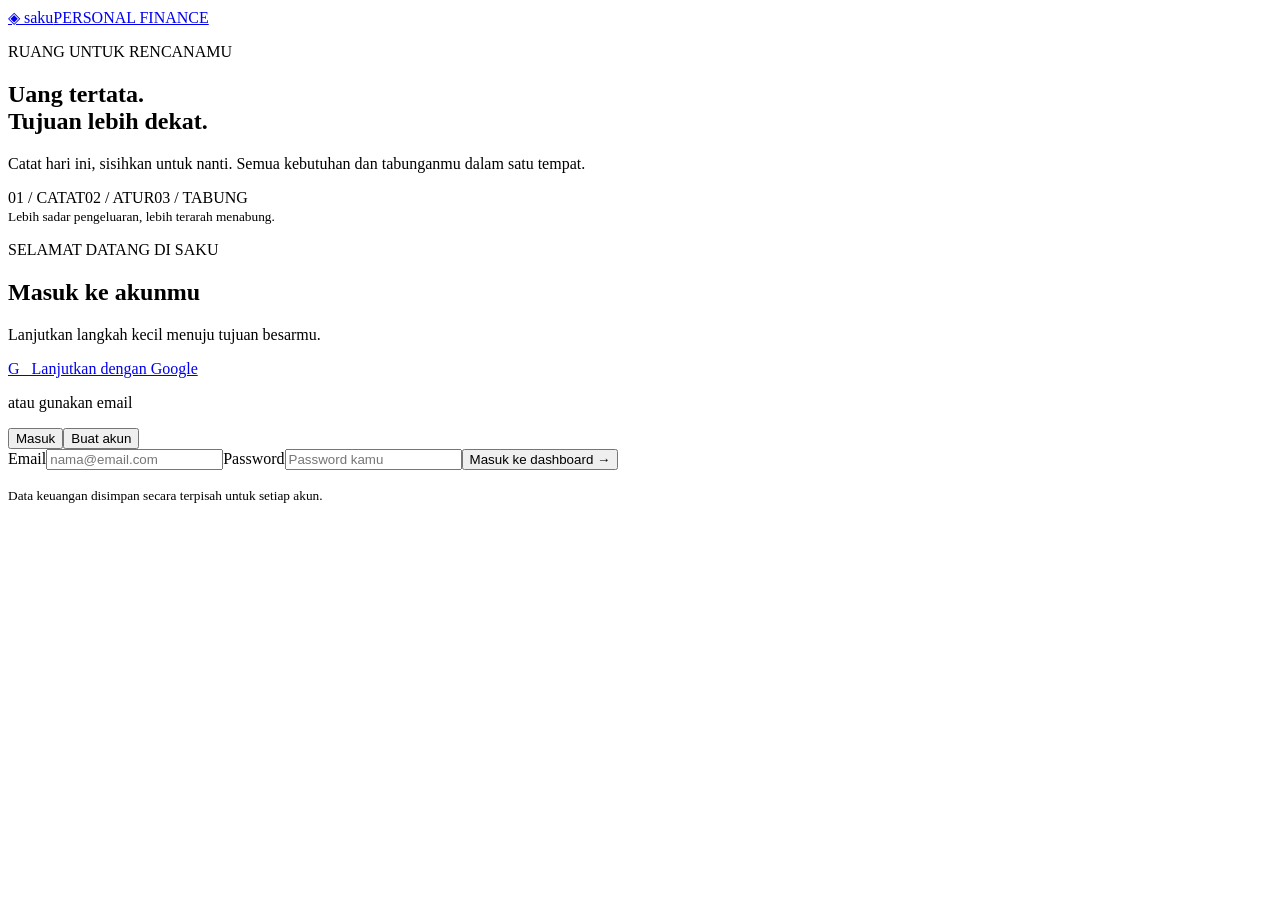
==== public/index.html @ 89bb0005 "update saku web" ====
<!doctype html><html lang="id"><head><meta charset="utf-8"><meta name="viewport" content="width=device-width,initial-scale=1"><title>Saku — Masuk</title><link rel="stylesheet" href="/assets/style.css"><script defer src="/assets/auth.js"></script></head><body class="login-page"><section class="login-story"><a class="brand" href="/">◈ saku<span>PERSONAL FINANCE</span></a><div><p class="eyebrow">RUANG UNTUK RENCANAMU</p><h1>Uang tertata.<br>Tujuan lebih dekat.</h1><p>Catat hari ini, sisihkan untuk nanti. Semua kebutuhan dan tabunganmu dalam satu tempat.</p><div class="story-note"><span>01 / CATAT</span><span>02 / ATUR</span><span>03 / TABUNG</span></div></div><small>Lebih sadar pengeluaran, lebih terarah menabung.</small></section><main class="login-form"><div class="auth-wrap"><p class="eyebrow">SELAMAT DATANG DI SAKU</p><h2 id="auth-title">Masuk ke akunmu</h2><p class="muted">Lanjutkan langkah kecil menuju tujuan besarmu.</p><a class="button google" href="/auth/google" id="google-login">G &nbsp; Lanjutkan dengan Google</a><p class="divider">atau gunakan email</p><div class="tabs"><button id="login-tab" class="active" type="button">Masuk</button><button id="signup-tab" type="button">Buat akun</button></div><form id="auth-form"><label id="name-label" hidden>Nama lengkap<input name="name" autocomplete="name" maxlength="80"></label><label>Email<input name="email" type="email" autocomplete="email" required maxlength="254" placeholder="nama@email.com"></label><label>Password<input name="password" type="password" autocomplete="current-password" required maxlength="128" placeholder="Password kamu"></label><p id="signup-note" class="muted" hidden>Minimal 10 karakter. Akun langsung aktif tanpa email verifikasi.</p><button class="primary wide" id="submit-auth">Masuk ke dashboard →</button><p id="auth-error" role="alert"></p></form><small class="muted">Data keuangan disimpan secara terpisah untuk setiap akun.</small></div></main></body></html>
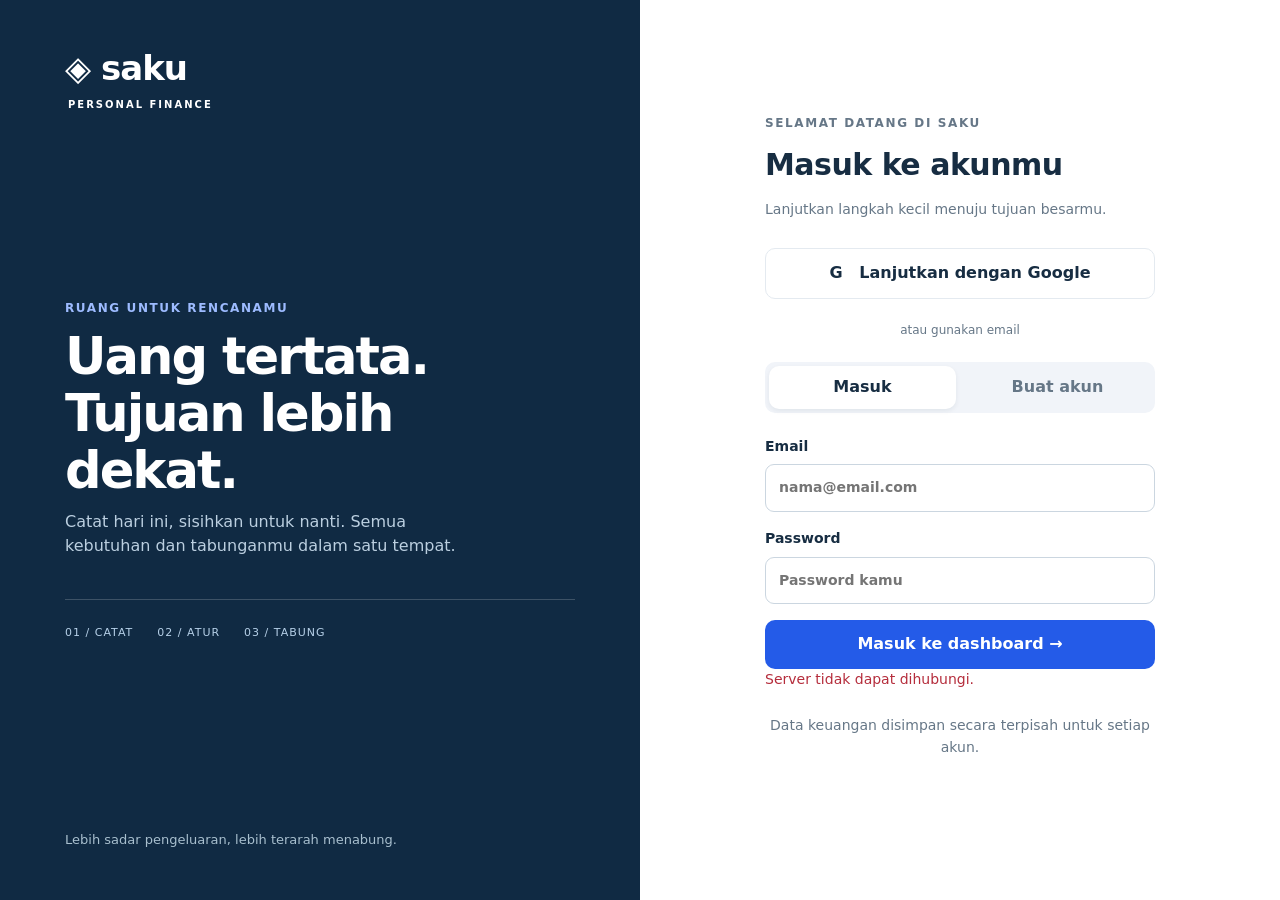
==== commit 7f85b794: "saku update" ====
--- a/public/index.html
+++ b/public/index.html
@@ -1 +1 @@
-<!doctype html><html lang="id"><head><meta charset="utf-8"><meta name="viewport" content="width=device-width,initial-scale=1"><title>Saku — Masuk</title><link rel="stylesheet" href="/assets/style.css"><script defer src="/assets/auth.js"></script></head><body class="login-page"><section class="login-story"><a class="brand" href="/">◈ saku<span>PERSONAL FINANCE</span></a><div><p class="eyebrow">RUANG UNTUK RENCANAMU</p><h1>Uang tertata.<br>Tujuan lebih dekat.</h1><p>Catat hari ini, sisihkan untuk nanti. Semua kebutuhan dan tabunganmu dalam satu tempat.</p><div class="story-note"><span>01 / CATAT</span><span>02 / ATUR</span><span>03 / TABUNG</span></div></div><small>Lebih sadar pengeluaran, lebih terarah menabung.</small></section><main class="login-form"><div class="auth-wrap"><p class="eyebrow">SELAMAT DATANG DI SAKU</p><h2 id="auth-title">Masuk ke akunmu</h2><p class="muted">Lanjutkan langkah kecil menuju tujuan besarmu.</p><a class="button google" href="/auth/google" id="google-login">G &nbsp; Lanjutkan dengan Google</a><p class="divider">atau gunakan email</p><div class="tabs"><button id="login-tab" class="active" type="button">Masuk</button><button id="signup-tab" type="button">Buat akun</button></div><form id="auth-form"><label id="name-label" hidden>Nama lengkap<input name="name" autocomplete="name" maxlength="80"></label><label>Email<input name="email" type="email" autocomplete="email" required maxlength="254" placeholder="nama@email.com"></label><label>Password<input name="password" type="password" autocomplete="current-password" required maxlength="128" placeholder="Password kamu"></label><p id="signup-note" class="muted" hidden>Minimal 10 karakter. Akun langsung aktif tanpa email verifikasi.</p><button class="primary wide" id="submit-auth">Masuk ke dashboard →</button><p id="auth-error" role="alert"></p></form><small class="muted">Data keuangan disimpan secara terpisah untuk setiap akun.</small></div></main></body></html>
+<!doctype html><html lang="id"><head><meta charset="utf-8"><meta name="viewport" content="width=device-width,initial-scale=1"><title>Saku — Masuk</title><link rel="stylesheet" href="style.css"><script defer src="auth.js"></script></head><body class="login-page"><section class="login-story"><a class="brand" href="./">◈ saku<span>PERSONAL FINANCE</span></a><div><p class="eyebrow">RUANG UNTUK RENCANAMU</p><h1>Uang tertata.<br>Tujuan lebih dekat.</h1><p>Catat hari ini, sisihkan untuk nanti. Semua kebutuhan dan tabunganmu dalam satu tempat.</p><div class="story-note"><span>01 / CATAT</span><span>02 / ATUR</span><span>03 / TABUNG</span></div></div><small>Lebih sadar pengeluaran, lebih terarah menabung.</small></section><main class="login-form"><div class="auth-wrap"><p class="eyebrow">SELAMAT DATANG DI SAKU</p><h2 id="auth-title">Masuk ke akunmu</h2><p class="muted">Lanjutkan langkah kecil menuju tujuan besarmu.</p><a class="button google" href="./auth/google" id="google-login">G &nbsp; Lanjutkan dengan Google</a><p class="divider">atau gunakan email</p><div class="tabs"><button id="login-tab" class="active" type="button">Masuk</button><button id="signup-tab" type="button">Buat akun</button></div><form id="auth-form"><label id="name-label" hidden>Nama lengkap<input name="name" autocomplete="name" maxlength="80"></label><label>Email<input name="email" type="email" autocomplete="email" required maxlength="254" placeholder="nama@email.com"></label><label>Password<input name="password" type="password" autocomplete="current-password" required maxlength="128" placeholder="Password kamu"></label><p id="signup-note" class="muted" hidden>Minimal 10 karakter. Akun langsung aktif tanpa email verifikasi.</p><button class="primary wide" id="submit-auth">Masuk ke dashboard →</button><p id="auth-error" role="alert"></p></form><small class="muted">Data keuangan disimpan secara terpisah untuk setiap akun.</small></div></main></body></html>
--- a/public/style.css
+++ b/public/style.css
@@ -0,0 +1,3 @@
+:root{--navy:#102a43;--blue:#245be8;--ink:#172d42;--muted:#667787;--line:#e4eaf0;--bg:#f4f7fb;--green:#008363}*{box-sizing:border-box}html{scroll-behavior:smooth;scroll-padding-top:24px}body{margin:0;font-family:Inter,system-ui,-apple-system,'Segoe UI',sans-serif;font-size:16px;color:var(--ink);background:var(--bg);line-height:1.55}button,input,select,textarea{font:inherit}button,.button{cursor:pointer;border:0;border-radius:10px;padding:12px 18px;font-weight:650;text-decoration:none;display:inline-flex;align-items:center;justify-content:center;gap:8px}button:disabled{opacity:.55;cursor:wait}a{color:inherit}button:hover,.button:hover{filter:brightness(.95)}:focus-visible{outline:3px solid #5798ff;outline-offset:3px}h1,h2,p{margin-top:0}h1{font-size:32px;letter-spacing:-1px;line-height:1.2;margin-bottom:10px}h2{font-size:21px;letter-spacing:-.5px;margin-bottom:10px}small{font-size:13px}label{display:block;font-size:14px;font-weight:600;margin-bottom:16px}input,select,textarea{display:block;width:100%;padding:12px 13px;border:1px solid #cbd6e0;border-radius:9px;margin-top:7px;background:white;color:var(--ink)}textarea{resize:vertical;min-height:96px}input[type=checkbox]{width:18px;height:18px;flex-shrink:0;margin:0}.checkbox{display:flex;gap:10px;align-items:center;margin-top:20px}.primary{color:white;background:var(--blue)}.secondary{background:#edf2fb;color:#1948b8}.danger{background:#a82b35;color:white}.text-button{background:none;color:var(--muted);padding:8px 0;font-size:14px}.wide{width:100%}.muted,small{color:var(--muted)}.eyebrow{font-size:12px;letter-spacing:1.6px;font-weight:750;color:var(--muted);margin-bottom:10px}.brand{font-size:34px;letter-spacing:-1px;font-weight:800;text-decoration:none;display:block;line-height:1.1}.brand span{display:block;font-size:10px;letter-spacing:2px;font-weight:600;margin-top:12px;margin-left:3px}.sidebar{width:230px;background:#fff;border-right:1px solid var(--line);position:fixed;inset:0 auto 0 0;padding:38px 24px;display:flex;flex-direction:column;z-index:2}.sidebar nav{margin-top:54px;display:grid;gap:10px}.sidebar nav a,.sidebar nav button{text-decoration:none;padding:12px 14px;border-radius:9px;font-size:14px;text-align:left;justify-content:flex-start;background:none;font-weight:600;color:var(--muted)}.sidebar nav .selected{background:#eaf0ff;color:var(--blue)}.sidebar-bottom{margin-top:auto;padding-top:35px;display:grid;justify-items:start;gap:8px;font-size:14px}.avatar{height:38px;width:38px;border-radius:50%;background:var(--navy);color:white;display:grid;place-items:center}.workspace{margin-left:230px;padding:38px 42px;max-width:1700px}header,.section-heading{display:flex;justify-content:space-between;align-items:center;gap:20px}header{margin-bottom:30px}header p:last-child{margin-bottom:0}.stats{display:grid;grid-template-columns:1.25fr 1fr 1fr;gap:20px;margin-bottom:24px}.stat,.panel{border:1px solid var(--line);border-radius:16px;background:white;padding:25px}.stat span{font-size:14px;font-weight:600}.stat h2{font-size:29px;margin:18px 0 12px;overflow-wrap:anywhere}.stat.featured{background:var(--navy);color:white;border-color:var(--navy)}.featured small{color:#c2d3e3}.positive{color:var(--green)}.middle-grid{display:grid;grid-template-columns:1.3fr 1fr;gap:24px}.panel{margin-bottom:24px}.section-heading{margin-bottom:14px}.section-heading h2{margin-bottom:0}.badge{display:inline-block;white-space:nowrap;padding:5px 10px;border-radius:6px;background:#edf3fb;font-size:12px;font-weight:650;color:#315271}.smart-panel{background:#edf3ff;border-color:#dae6ff}.smart-panel h2{margin-top:17px}.smart-panel p{font-size:14px}.category-row{margin:19px 0}.row-title{display:flex;justify-content:space-between;gap:12px;font-size:14px;margin-bottom:8px}progress{width:100%;height:9px;appearance:none;border:0;border-radius:10px;overflow:hidden;display:block;background:#edf1f7}progress::-webkit-progress-bar{background:#edf1f7}progress::-webkit-progress-value{background:var(--blue);border-radius:10px}progress::-moz-progress-bar{background:var(--blue)}.pocket-grid{display:grid;grid-template-columns:repeat(3,minmax(0,1fr));gap:16px}.pocket{padding:20px;border:1px solid var(--line);border-radius:12px}.pocket h3{font-size:17px;margin:0 0 20px}.pocket strong{font-size:23px;display:block;margin-bottom:8px}.pocket small{display:block;margin:10px 0}.pocket button{width:100%;padding:9px;margin-top:7px}.empty{color:var(--muted);padding:28px 8px;font-size:14px;grid-column:1/-1}.table-wrap{overflow:auto}table{border-collapse:collapse;width:100%;text-align:left;font-size:14px}th{color:var(--muted);font-weight:550;padding:12px 10px;background:#f8fafc;white-space:nowrap}td{border-bottom:1px solid var(--line);padding:15px 10px}td:first-child{min-width:180px}td small{display:block}td:last-child{width:65px}.filter{margin:0;font-size:12px}.filter select{padding:7px 10px;font-size:14px}.actions{display:flex;gap:18px;align-items:center;flex-wrap:wrap}.import-row{display:flex;justify-content:space-between;align-items:center;padding:16px 0;border-top:1px solid var(--line);gap:18px}.import-row small{display:block}.import-row strong{overflow-wrap:anywhere}.alert{background:#fff3d8;color:#735011;border:1px solid #f1d394;padding:13px 18px;border-radius:10px;margin-bottom:20px;font-size:14px}.alert.urgent{background:#fff0f0;color:#9b2532;border-color:#f3c0c0}footer{text-align:center;font-size:12px;color:var(--muted);padding:8px}dialog{border:1px solid var(--line);border-radius:18px;padding:28px;width:min(520px,calc(100% - 28px));color:var(--ink);max-height:90vh;overflow:auto;box-shadow:0 25px 100px #102a4333}dialog::backdrop{background:#102a4366;backdrop-filter:blur(3px)}dialog .close{padding:0 8px;background:none;font-size:28px;font-weight:400;color:var(--muted)}.form-row{display:grid;grid-template-columns:1fr 1fr;gap:16px}.form-error,#auth-error{color:#b52d3c;font-size:14px}.form-error:empty,#auth-error:empty{display:none}#toast{position:fixed;bottom:24px;left:50%;transform:translateX(-50%);background:var(--navy);color:white;padding:14px 22px;border-radius:10px;z-index:10;box-shadow:0 5px 30px #102a4322;max-width:90vw;font-size:14px}.login-page{display:grid;grid-template-columns:1fr 1fr;min-height:100vh;background:white}.login-story{background:var(--navy);color:white;padding:50px 65px;display:flex;flex-direction:column;justify-content:space-between;min-height:100vh}.login-story h1{font-size:clamp(38px,4vw,60px);line-height:1.12;letter-spacing:-2px}.login-story p{color:#bbcfe0;max-width:400px}.login-story .eyebrow{color:#9dbbff}.login-story small{color:#a8bfce}.story-note{display:flex;gap:24px;border-top:1px solid #ffffff30;padding-top:24px;margin-top:40px;color:#b6d0e8;font-size:11px;letter-spacing:1px}.login-form{display:grid;place-items:center;padding:50px}.auth-wrap{width:100%;max-width:390px}.auth-wrap h2{font-size:30px}.auth-wrap>.muted{font-size:14px;margin-bottom:28px}.google{border:1px solid var(--line);color:var(--ink);width:100%;background:white}.divider{text-align:center;color:var(--muted);font-size:12px;margin:22px 0}.tabs{display:flex;gap:8px;background:#f1f4f9;padding:4px;border-radius:10px;margin-bottom:23px}.tabs button{width:50%;background:none;color:var(--muted);padding:9px}.tabs .active{background:white;color:var(--ink);box-shadow:0 2px 5px #15293e12}.auth-wrap>small{display:block;text-align:center;margin-top:24px}#signup-note{font-size:13px}[hidden]{display:none!important}@media(min-width:1600px){.workspace{margin-inline:auto;padding-left:272px}}@media(max-width:1100px){.sidebar{width:190px;padding:30px 16px}.workspace{margin-left:190px;padding:30px 24px}.stats{gap:12px}.stat{padding:20px}.stat h2{font-size:23px}.pocket-grid{grid-template-columns:repeat(2,minmax(0,1fr))}.login-story{padding:45px 35px}}@media(max-width:800px){.sidebar{position:static;width:auto;padding:20px}.sidebar .brand{font-size:25px}.sidebar .brand span{display:none}.sidebar nav{display:flex;overflow:auto;gap:8px;margin-top:20px}.sidebar nav a,.sidebar nav button{white-space:nowrap;font-size:13px;padding:8px}.sidebar-bottom{display:none}.workspace{margin:0;padding:24px 18px}.stats{grid-template-columns:1fr 1fr}.stat.featured{grid-column:1/-1}.middle-grid{grid-template-columns:1fr}header{align-items:flex-start}header h1{font-size:26px}header .primary{font-size:13px;padding:11px;max-width:140px}header p.muted{font-size:14px}.login-page{grid-template-columns:1fr}.login-story{min-height:auto;padding:28px}.login-story>div,.login-story>small{display:none}.login-form{padding:40px 24px}.import-row{align-items:flex-start;flex-direction:column}.section-heading{gap:12px}.section-heading h2{font-size:19px}.section-heading button{font-size:13px;padding:10px}.panel{padding:20px}.stat h2{font-size:22px}}@media(max-width:480px){.pocket-grid{grid-template-columns:1fr}.form-row{grid-template-columns:1fr;gap:0}.stats{gap:10px}.stat{padding:16px}.stat h2{font-size:20px}.stat span{font-size:12px}.stat small{font-size:12px}.badge{font-size:11px}.section-heading{flex-wrap:wrap}.sidebar nav{padding-bottom:6px}dialog{padding:22px}}
+
+@media(max-width:800px){.sidebar-bottom{display:flex;align-items:center;justify-content:flex-end;padding-top:10px;gap:12px}.sidebar-bottom .avatar{display:none}.sidebar-bottom strong{font-size:12px}.sidebar-bottom button{font-size:12px}}
